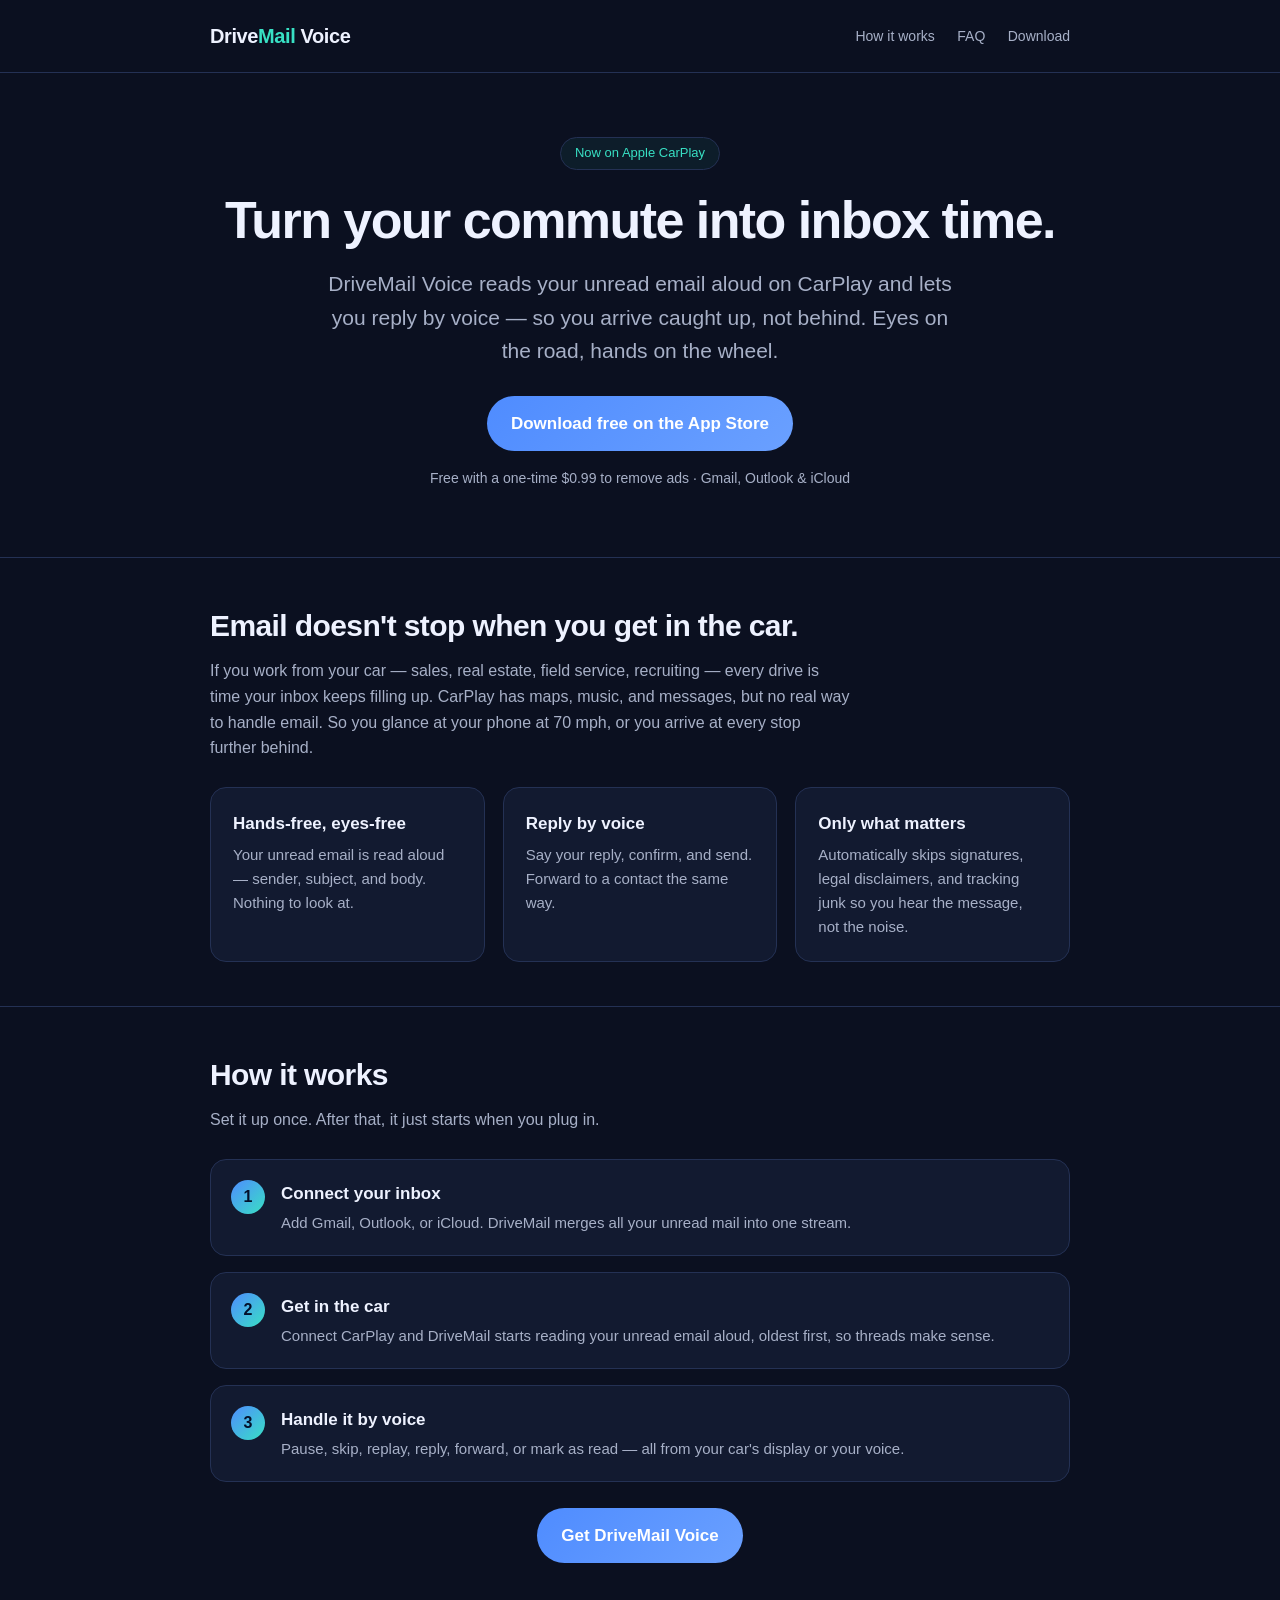
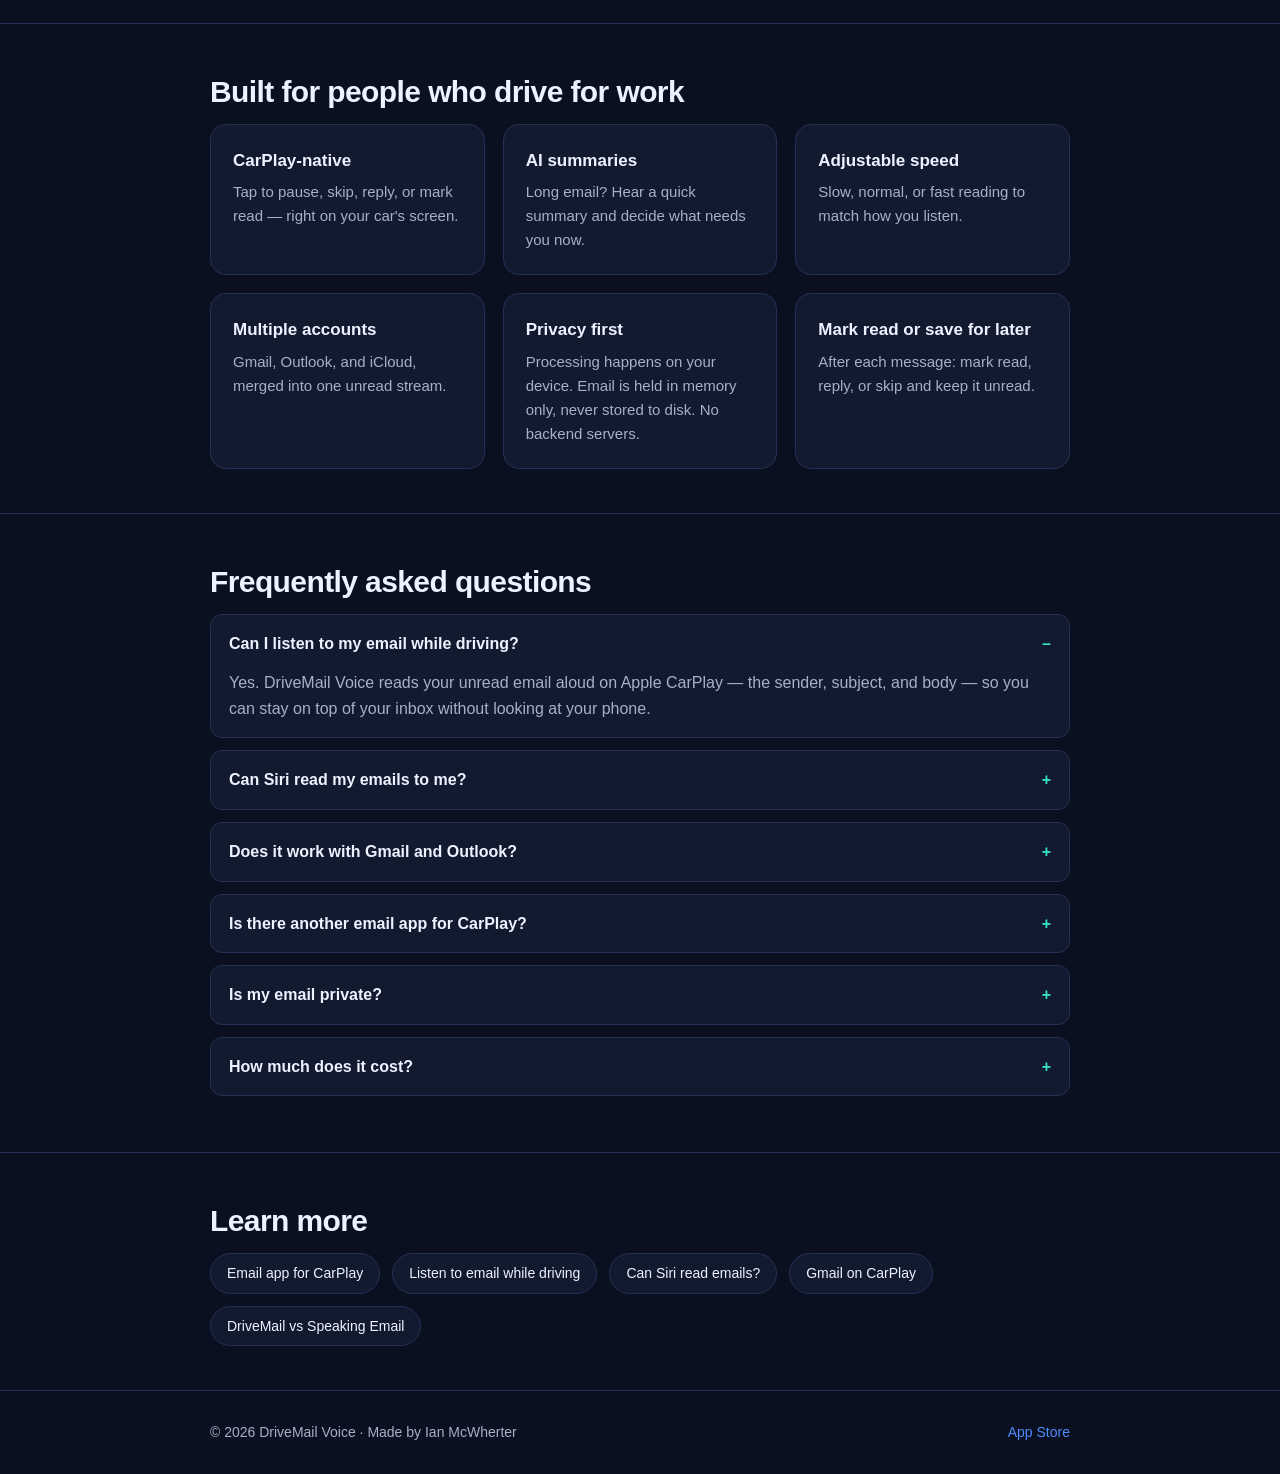
==== index.html @ f6e01009 "DriveMail Voice marketing site: landing + 5 AEO pages" ====
<!doctype html>
<html lang="en">
<head>
<meta charset="utf-8">
<meta name="viewport" content="width=device-width,initial-scale=1">
<title>DriveMail Voice — Listen to & Reply to Email on CarPlay</title>
<meta name="description" content="DriveMail Voice reads your unread email aloud on Apple CarPlay and lets you reply by voice — hands-free. Works with Gmail, Outlook, and iCloud. Turn your commute into inbox time.">
<link rel="canonical" href="https://ianmcwherter.github.io/drivemail/">
<meta name="apple-itunes-app" content="app-id=6760625295">
<meta property="og:title" content="DriveMail Voice — Email, read aloud on CarPlay">
<meta property="og:description" content="Reads your unread email aloud on CarPlay and lets you reply by voice, hands-free. Gmail, Outlook, iCloud.">
<meta property="og:type" content="website">
<meta property="og:url" content="https://ianmcwherter.github.io/drivemail/">
<meta name="twitter:card" content="summary_large_image">
<link rel="stylesheet" href="style.css">
<script type="application/ld+json">
{
  "@context":"https://schema.org",
  "@type":"SoftwareApplication",
  "name":"DriveMail Voice",
  "operatingSystem":"iOS 17.0 or later",
  "applicationCategory":"BusinessApplication",
  "offers":{"@type":"Offer","price":"0","priceCurrency":"USD"},
  "description":"DriveMail Voice reads your unread email aloud on Apple CarPlay and lets you reply by voice, hands-free. Works with Gmail, Outlook, and iCloud.",
  "url":"https://apps.apple.com/us/app/drivemail-voice/id6760625295"
}
</script>
</head>
<body>
<header class="site"><div class="wrap">
  <div class="logo">Drive<span>Mail</span> Voice</div>
  <nav class="top">
    <a href="#how">How it works</a>
    <a href="#faq">FAQ</a>
    <a href="https://apps.apple.com/us/app/drivemail-voice/id6760625295">Download</a>
  </nav>
</div></header>

<main>
<section class="hero" style="border-top:none">
  <div class="wrap">
    <span class="pill">Now on Apple CarPlay</span>
    <h1>Turn your commute into inbox time.</h1>
    <p class="sub">DriveMail Voice reads your unread email aloud on CarPlay and lets you reply by voice — so you arrive caught up, not behind. Eyes on the road, hands on the wheel.</p>
    <a class="cta" href="https://apps.apple.com/us/app/drivemail-voice/id6760625295">Download free on the App Store</a>
    <p class="sub" style="font-size:14px;margin-top:16px">Free with a one-time $0.99 to remove ads · Gmail, Outlook &amp; iCloud</p>
  </div>
</section>

<section id="problem">
  <div class="wrap">
    <h2>Email doesn't stop when you get in the car.</h2>
    <p class="lede">If you work from your car — sales, real estate, field service, recruiting — every drive is time your inbox keeps filling up. CarPlay has maps, music, and messages, but no real way to handle email. So you glance at your phone at 70&nbsp;mph, or you arrive at every stop further behind.</p>
    <div class="grid">
      <div class="card"><h3>Hands-free, eyes-free</h3><p>Your unread email is read aloud — sender, subject, and body. Nothing to look at.</p></div>
      <div class="card"><h3>Reply by voice</h3><p>Say your reply, confirm, and send. Forward to a contact the same way.</p></div>
      <div class="card"><h3>Only what matters</h3><p>Automatically skips signatures, legal disclaimers, and tracking junk so you hear the message, not the noise.</p></div>
    </div>
  </div>
</section>

<section id="how">
  <div class="wrap">
    <h2>How it works</h2>
    <p class="lede">Set it up once. After that, it just starts when you plug in.</p>
    <div class="steps">
      <div class="step"><div class="n"></div><div><h3>Connect your inbox</h3><p>Add Gmail, Outlook, or iCloud. DriveMail merges all your unread mail into one stream.</p></div></div>
      <div class="step"><div class="n"></div><div><h3>Get in the car</h3><p>Connect CarPlay and DriveMail starts reading your unread email aloud, oldest first, so threads make sense.</p></div></div>
      <div class="step"><div class="n"></div><div><h3>Handle it by voice</h3><p>Pause, skip, replay, reply, forward, or mark as read — all from your car's display or your voice.</p></div></div>
    </div>
    <p class="center mt"><a class="cta" href="https://apps.apple.com/us/app/drivemail-voice/id6760625295">Get DriveMail Voice</a></p>
  </div>
</section>

<section id="features">
  <div class="wrap">
    <h2>Built for people who drive for work</h2>
    <div class="grid">
      <div class="card"><h3>CarPlay-native</h3><p>Tap to pause, skip, reply, or mark read — right on your car's screen.</p></div>
      <div class="card"><h3>AI summaries</h3><p>Long email? Hear a quick summary and decide what needs you now.</p></div>
      <div class="card"><h3>Adjustable speed</h3><p>Slow, normal, or fast reading to match how you listen.</p></div>
      <div class="card"><h3>Multiple accounts</h3><p>Gmail, Outlook, and iCloud, merged into one unread stream.</p></div>
      <div class="card"><h3>Privacy first</h3><p>Processing happens on your device. Email is held in memory only, never stored to disk. No backend servers.</p></div>
      <div class="card"><h3>Mark read or save for later</h3><p>After each message: mark read, reply, or skip and keep it unread.</p></div>
    </div>
  </div>
</section>

<section id="faq" class="faq">
  <div class="wrap">
    <h2>Frequently asked questions</h2>
    <details open><summary>Can I listen to my email while driving?</summary><p>Yes. DriveMail Voice reads your unread email aloud on Apple CarPlay — the sender, subject, and body — so you can stay on top of your inbox without looking at your phone.</p></details>
    <details><summary>Can Siri read my emails to me?</summary><p>Siri can read a notification aloud, but it can't open your inbox, read through unread messages in order, summarize, or reply for you. DriveMail Voice is a full hands-free email client for the car. <a href="can-siri-read-emails.html">More on Siri vs DriveMail →</a></p></details>
    <details><summary>Does it work with Gmail and Outlook?</summary><p>Yes — Gmail, Outlook, and iCloud. Gmail uses an app password for a secure connection. <a href="gmail-on-carplay.html">How to use Gmail on CarPlay →</a></p></details>
    <details><summary>Is there another email app for CarPlay?</summary><p>There's essentially one other, built for an older iOS. DriveMail Voice is the modern option with voice replies, AI summaries, and multi-account support. <a href="drivemail-vs-speaking-email.html">See the comparison →</a></p></details>
    <details><summary>Is my email private?</summary><p>Yes. All processing happens on your device. Email content is held in memory only and never written to disk, and there are no backend servers — your data stays on your phone.</p></details>
    <details><summary>How much does it cost?</summary><p>Free, with a small banner ad. A one-time $0.99 in-app purchase removes ads for good.</p></details>
  </div>
  <script type="application/ld+json">
  {"@context":"https://schema.org","@type":"FAQPage","mainEntity":[
    {"@type":"Question","name":"Can I listen to my email while driving?","acceptedAnswer":{"@type":"Answer","text":"Yes. DriveMail Voice reads your unread email aloud on Apple CarPlay so you can stay on top of your inbox without looking at your phone."}},
    {"@type":"Question","name":"Can Siri read my emails to me?","acceptedAnswer":{"@type":"Answer","text":"Siri can read a single notification aloud but cannot open your inbox, read unread messages in order, summarize, or reply. DriveMail Voice is a full hands-free email client for CarPlay."}},
    {"@type":"Question","name":"Does it work with Gmail and Outlook?","acceptedAnswer":{"@type":"Answer","text":"Yes. DriveMail Voice works with Gmail, Outlook, and iCloud. Gmail uses an app password for a secure connection."}},
    {"@type":"Question","name":"Is my email private?","acceptedAnswer":{"@type":"Answer","text":"Yes. All processing happens on your device. Email content is held in memory only and never written to disk, with no backend servers."}},
    {"@type":"Question","name":"How much does DriveMail Voice cost?","acceptedAnswer":{"@type":"Answer","text":"Free with a small banner ad. A one-time $0.99 in-app purchase removes ads."}}
  ]}
  </script>
</section>

<section id="more">
  <div class="wrap">
    <h2>Learn more</h2>
    <div class="related">
      <a href="email-app-for-carplay.html">Email app for CarPlay</a>
      <a href="listen-to-email-while-driving.html">Listen to email while driving</a>
      <a href="can-siri-read-emails.html">Can Siri read emails?</a>
      <a href="gmail-on-carplay.html">Gmail on CarPlay</a>
      <a href="drivemail-vs-speaking-email.html">DriveMail vs Speaking Email</a>
    </div>
  </div>
</section>
</main>

<footer class="site"><div class="wrap">
  <div>© 2026 DriveMail Voice · Made by Ian McWherter</div>
  <div><a href="https://apps.apple.com/us/app/drivemail-voice/id6760625295">App Store</a></div>
</div></footer>
</body>
</html>
---- style.css ----
:root{
  --bg:#0b1020; --panel:#121a30; --ink:#eef2ff; --muted:#a7b0c7;
  --brand:#4f8cff; --brand2:#38e0c4; --line:#243154; --radius:16px;
}
*{box-sizing:border-box}
html{scroll-behavior:smooth}
body{
  margin:0; font-family:-apple-system,BlinkMacSystemFont,"Segoe UI",Roboto,Helvetica,Arial,sans-serif;
  background:var(--bg); color:var(--ink); line-height:1.6; -webkit-font-smoothing:antialiased;
}
a{color:var(--brand); text-decoration:none}
a:hover{text-decoration:underline}
.wrap{max-width:900px; margin:0 auto; padding:0 20px}
header.site{padding:20px 0; border-bottom:1px solid var(--line)}
header.site .wrap{display:flex; align-items:center; justify-content:space-between; gap:16px; flex-wrap:wrap}
.logo{font-weight:800; font-size:20px; letter-spacing:-.02em; color:var(--ink)}
.logo span{color:var(--brand2)}
nav.top a{color:var(--muted); margin-left:18px; font-size:14px}
.hero{padding:64px 0 40px; text-align:center}
.hero h1{font-size:clamp(30px,6vw,52px); line-height:1.1; letter-spacing:-.03em; margin:0 0 18px}
.hero p.sub{font-size:clamp(17px,2.4vw,21px); color:var(--muted); max-width:640px; margin:0 auto 28px}
.cta{display:inline-flex; align-items:center; gap:10px; background:linear-gradient(135deg,var(--brand),#6aa0ff);
  color:#fff; font-weight:700; padding:14px 24px; border-radius:999px; font-size:17px}
.cta:hover{text-decoration:none; filter:brightness(1.06)}
.cta.ghost{background:transparent; border:1px solid var(--line); color:var(--ink)}
.pill{display:inline-block; font-size:13px; color:var(--brand2); border:1px solid var(--line);
  border-radius:999px; padding:5px 14px; margin-bottom:22px; background:rgba(56,224,196,.06)}
section{padding:44px 0; border-top:1px solid var(--line)}
section h2{font-size:clamp(22px,3.4vw,30px); letter-spacing:-.02em; margin:0 0 8px}
section .lede{color:var(--muted); margin:0 0 26px; max-width:640px}
.grid{display:grid; grid-template-columns:repeat(auto-fit,minmax(230px,1fr)); gap:18px}
.card{background:var(--panel); border:1px solid var(--line); border-radius:var(--radius); padding:22px}
.card h3{margin:0 0 6px; font-size:17px}
.card p{margin:0; color:var(--muted); font-size:15px}
.steps{counter-reset:s; display:grid; gap:16px}
.step{display:flex; gap:16px; align-items:flex-start; background:var(--panel); border:1px solid var(--line);
  border-radius:var(--radius); padding:20px}
.step .n{counter-increment:s; flex:0 0 auto; width:34px; height:34px; border-radius:50%;
  background:linear-gradient(135deg,var(--brand),var(--brand2)); color:#04102a; font-weight:800;
  display:grid; place-items:center}
.step .n::before{content:counter(s)}
.step h3{margin:0 0 4px; font-size:17px}
.step p{margin:0; color:var(--muted); font-size:15px}
.faq details{background:var(--panel); border:1px solid var(--line); border-radius:12px; padding:2px 18px; margin-bottom:12px}
.faq summary{cursor:pointer; font-weight:600; padding:14px 0; list-style:none}
.faq summary::-webkit-details-marker{display:none}
.faq summary::after{content:"+"; float:right; color:var(--brand2); font-weight:800}
.faq details[open] summary::after{content:"–"}
.faq details p{color:var(--muted); margin:0 0 14px}
.answer{background:var(--panel); border:1px solid var(--line); border-radius:var(--radius); padding:24px; margin:22px 0}
.answer p{margin:0 0 12px}
.answer p:last-child{margin:0}
table.cmp{width:100%; border-collapse:collapse; margin:18px 0; font-size:15px}
table.cmp th,table.cmp td{border:1px solid var(--line); padding:12px 14px; text-align:left}
table.cmp th{background:var(--panel)}
table.cmp td.yes{color:var(--brand2); font-weight:700}
table.cmp td.no{color:#ff8fa3}
.related{display:flex; flex-wrap:wrap; gap:12px; margin-top:8px}
.related a{background:var(--panel); border:1px solid var(--line); border-radius:999px; padding:8px 16px; font-size:14px; color:var(--ink)}
footer.site{border-top:1px solid var(--line); padding:30px 0; color:var(--muted); font-size:14px}
footer.site .wrap{display:flex; justify-content:space-between; flex-wrap:wrap; gap:12px}
.center{text-align:center}
.mt{margin-top:26px}
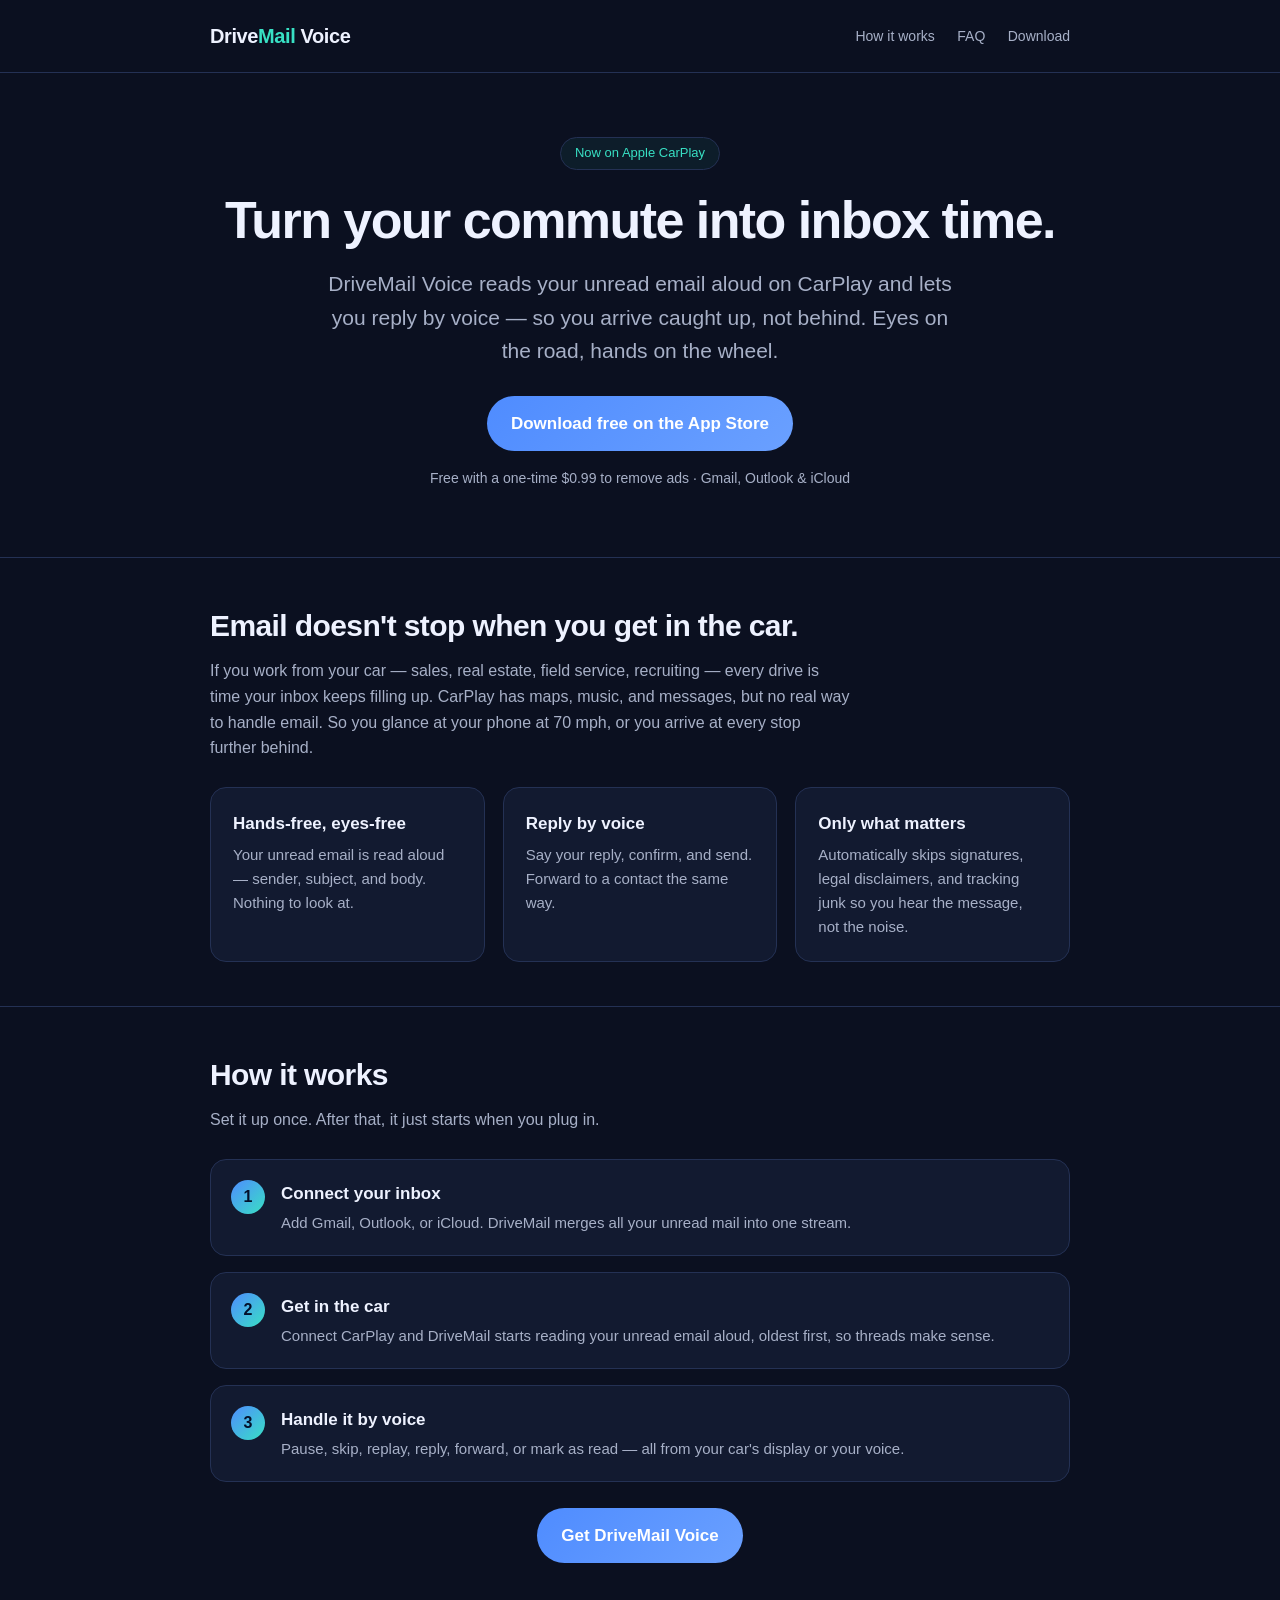
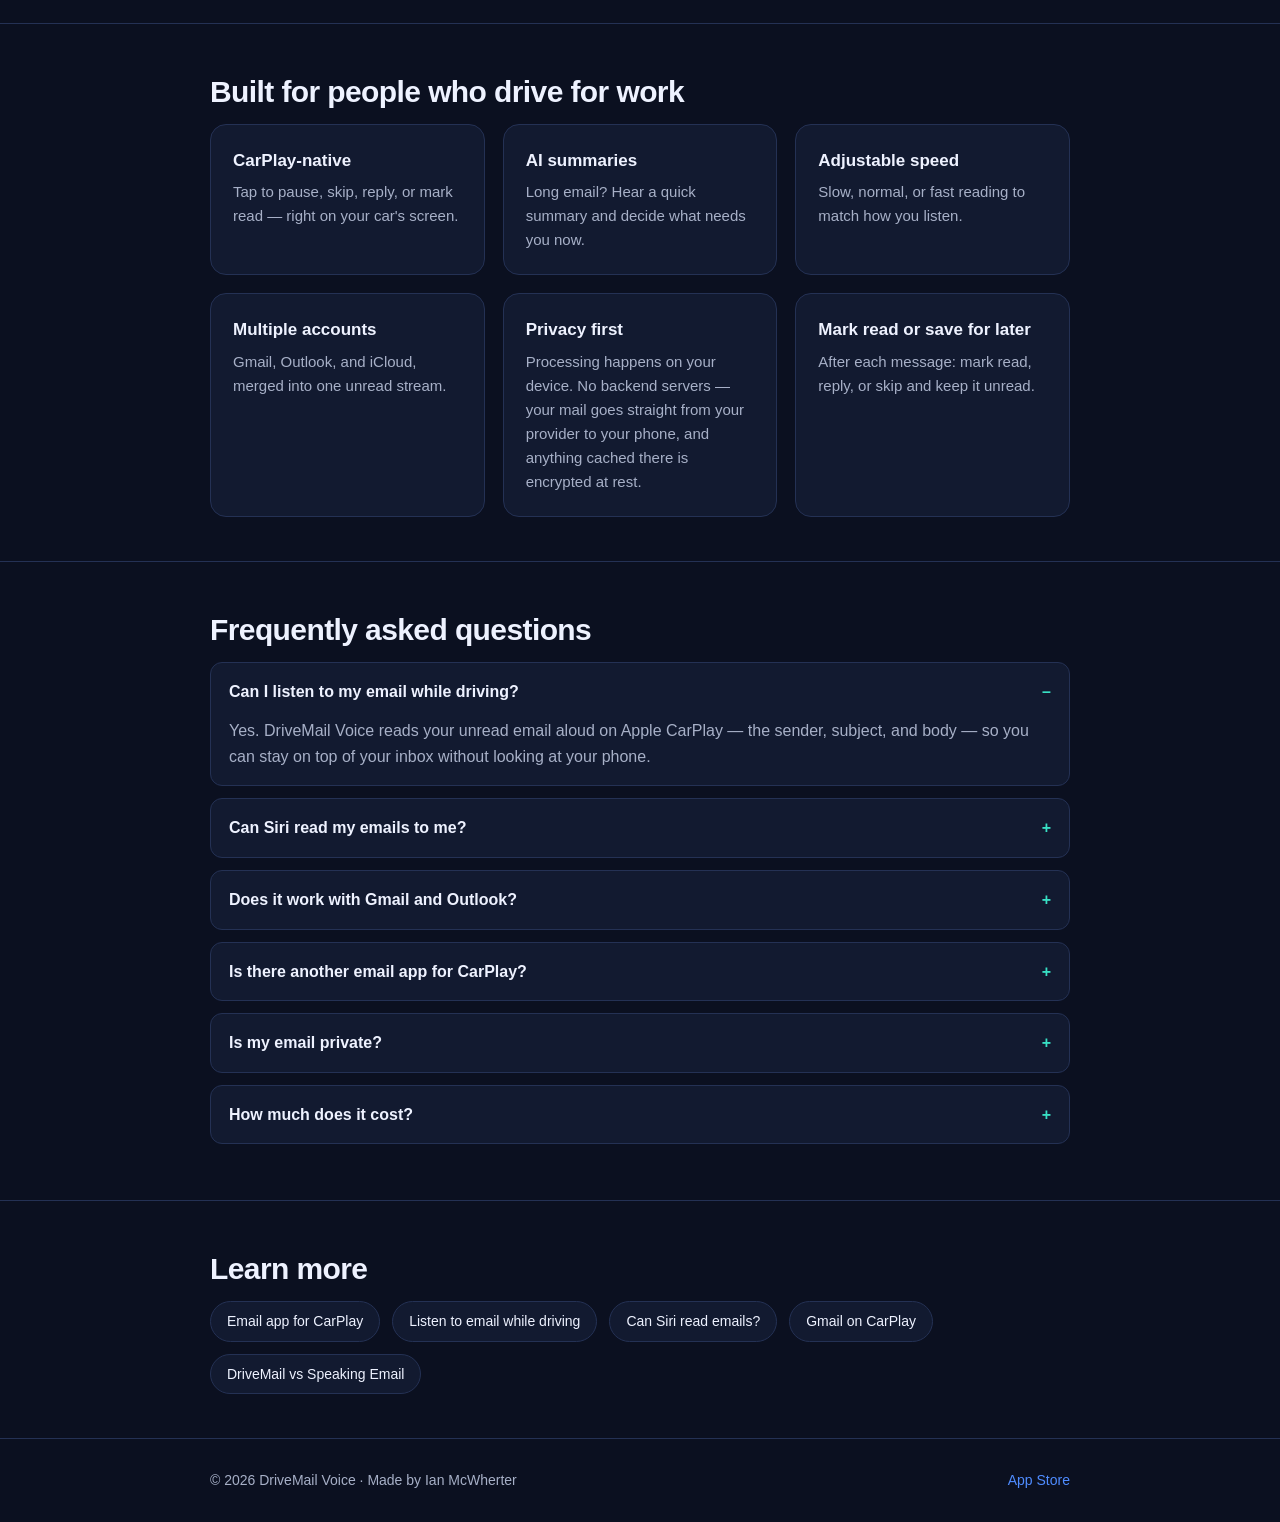
==== commit 6d03d31c: "Correct privacy claim: mail IS cached on-device (encrypted), not memory-only EmailCache.swift writes" ====
--- a/index.html
+++ b/index.html
@@ -80,7 +80,7 @@
       <div class="card"><h3>AI summaries</h3><p>Long email? Hear a quick summary and decide what needs you now.</p></div>
       <div class="card"><h3>Adjustable speed</h3><p>Slow, normal, or fast reading to match how you listen.</p></div>
       <div class="card"><h3>Multiple accounts</h3><p>Gmail, Outlook, and iCloud, merged into one unread stream.</p></div>
-      <div class="card"><h3>Privacy first</h3><p>Processing happens on your device. Email is held in memory only, never stored to disk. No backend servers.</p></div>
+      <div class="card"><h3>Privacy first</h3><p>Processing happens on your device. No backend servers — your mail goes straight from your provider to your phone, and anything cached there is encrypted at rest.</p></div>
       <div class="card"><h3>Mark read or save for later</h3><p>After each message: mark read, reply, or skip and keep it unread.</p></div>
     </div>
   </div>
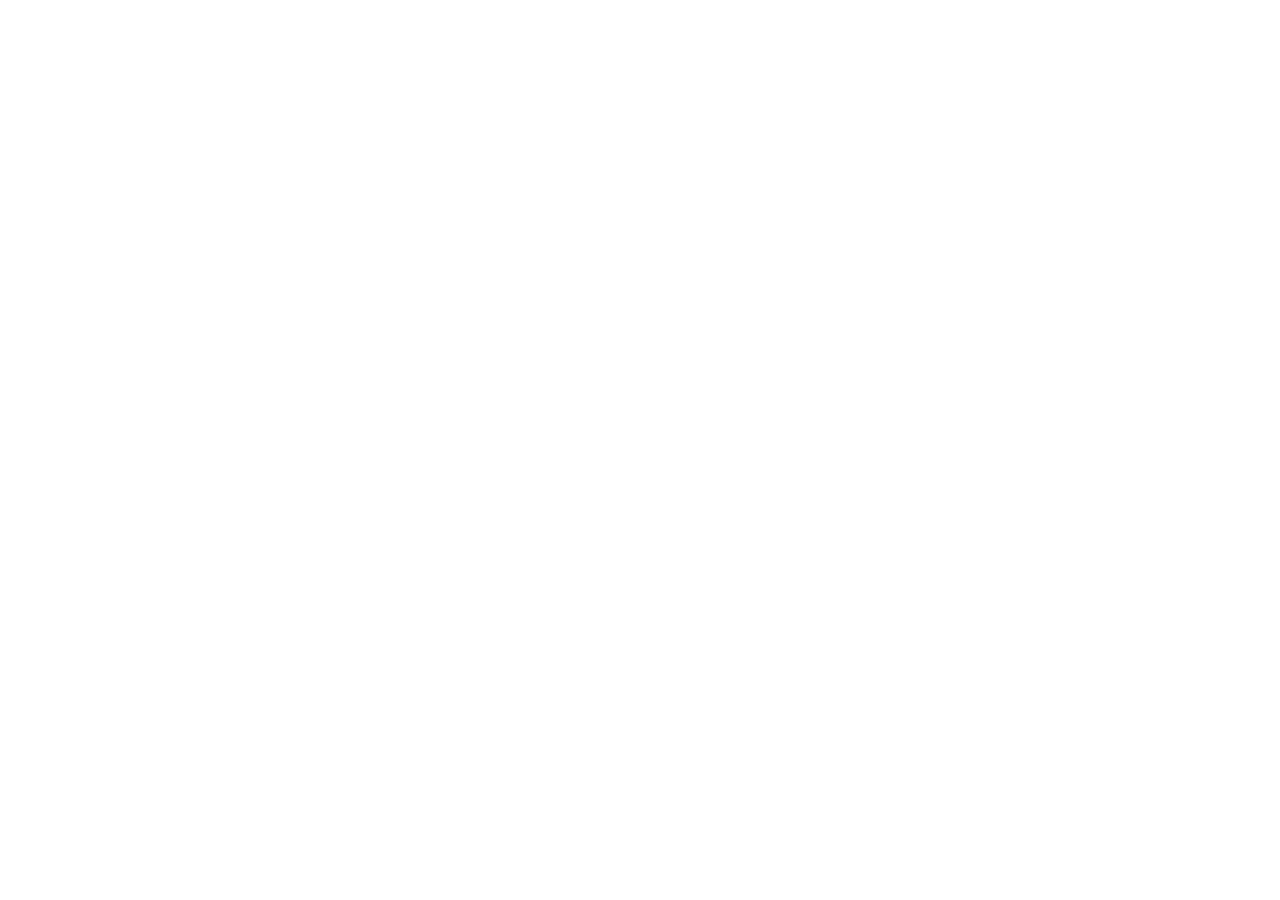
==== commit ad3b8a01: "Redirect to the canonical DriveMail pages on b2gaudio.com The same SEO pages (newer, more of them) l" ====
--- a/index.html
+++ b/index.html
@@ -1,129 +1 @@
-<!doctype html>
-<html lang="en">
-<head>
-<meta charset="utf-8">
-<meta name="viewport" content="width=device-width,initial-scale=1">
-<title>DriveMail Voice — Listen to & Reply to Email on CarPlay</title>
-<meta name="description" content="DriveMail Voice reads your unread email aloud on Apple CarPlay and lets you reply by voice — hands-free. Works with Gmail, Outlook, and iCloud. Turn your commute into inbox time.">
-<link rel="canonical" href="https://ianmcwherter.github.io/drivemail/">
-<meta name="apple-itunes-app" content="app-id=6760625295">
-<meta property="og:title" content="DriveMail Voice — Email, read aloud on CarPlay">
-<meta property="og:description" content="Reads your unread email aloud on CarPlay and lets you reply by voice, hands-free. Gmail, Outlook, iCloud.">
-<meta property="og:type" content="website">
-<meta property="og:url" content="https://ianmcwherter.github.io/drivemail/">
-<meta name="twitter:card" content="summary_large_image">
-<link rel="stylesheet" href="style.css">
-<script type="application/ld+json">
-{
-  "@context":"https://schema.org",
-  "@type":"SoftwareApplication",
-  "name":"DriveMail Voice",
-  "operatingSystem":"iOS 17.0 or later",
-  "applicationCategory":"BusinessApplication",
-  "offers":{"@type":"Offer","price":"0","priceCurrency":"USD"},
-  "description":"DriveMail Voice reads your unread email aloud on Apple CarPlay and lets you reply by voice, hands-free. Works with Gmail, Outlook, and iCloud.",
-  "url":"https://apps.apple.com/us/app/drivemail-voice/id6760625295"
-}
-</script>
-</head>
-<body>
-<header class="site"><div class="wrap">
-  <div class="logo">Drive<span>Mail</span> Voice</div>
-  <nav class="top">
-    <a href="#how">How it works</a>
-    <a href="#faq">FAQ</a>
-    <a href="https://apps.apple.com/us/app/drivemail-voice/id6760625295">Download</a>
-  </nav>
-</div></header>
-
-<main>
-<section class="hero" style="border-top:none">
-  <div class="wrap">
-    <span class="pill">Now on Apple CarPlay</span>
-    <h1>Turn your commute into inbox time.</h1>
-    <p class="sub">DriveMail Voice reads your unread email aloud on CarPlay and lets you reply by voice — so you arrive caught up, not behind. Eyes on the road, hands on the wheel.</p>
-    <a class="cta" href="https://apps.apple.com/us/app/drivemail-voice/id6760625295">Download free on the App Store</a>
-    <p class="sub" style="font-size:14px;margin-top:16px">Free with a one-time $0.99 to remove ads · Gmail, Outlook &amp; iCloud</p>
-  </div>
-</section>
-
-<section id="problem">
-  <div class="wrap">
-    <h2>Email doesn't stop when you get in the car.</h2>
-    <p class="lede">If you work from your car — sales, real estate, field service, recruiting — every drive is time your inbox keeps filling up. CarPlay has maps, music, and messages, but no real way to handle email. So you glance at your phone at 70&nbsp;mph, or you arrive at every stop further behind.</p>
-    <div class="grid">
-      <div class="card"><h3>Hands-free, eyes-free</h3><p>Your unread email is read aloud — sender, subject, and body. Nothing to look at.</p></div>
-      <div class="card"><h3>Reply by voice</h3><p>Say your reply, confirm, and send. Forward to a contact the same way.</p></div>
-      <div class="card"><h3>Only what matters</h3><p>Automatically skips signatures, legal disclaimers, and tracking junk so you hear the message, not the noise.</p></div>
-    </div>
-  </div>
-</section>
-
-<section id="how">
-  <div class="wrap">
-    <h2>How it works</h2>
-    <p class="lede">Set it up once. After that, it just starts when you plug in.</p>
-    <div class="steps">
-      <div class="step"><div class="n"></div><div><h3>Connect your inbox</h3><p>Add Gmail, Outlook, or iCloud. DriveMail merges all your unread mail into one stream.</p></div></div>
-      <div class="step"><div class="n"></div><div><h3>Get in the car</h3><p>Connect CarPlay and DriveMail starts reading your unread email aloud, oldest first, so threads make sense.</p></div></div>
-      <div class="step"><div class="n"></div><div><h3>Handle it by voice</h3><p>Pause, skip, replay, reply, forward, or mark as read — all from your car's display or your voice.</p></div></div>
-    </div>
-    <p class="center mt"><a class="cta" href="https://apps.apple.com/us/app/drivemail-voice/id6760625295">Get DriveMail Voice</a></p>
-  </div>
-</section>
-
-<section id="features">
-  <div class="wrap">
-    <h2>Built for people who drive for work</h2>
-    <div class="grid">
-      <div class="card"><h3>CarPlay-native</h3><p>Tap to pause, skip, reply, or mark read — right on your car's screen.</p></div>
-      <div class="card"><h3>AI summaries</h3><p>Long email? Hear a quick summary and decide what needs you now.</p></div>
-      <div class="card"><h3>Adjustable speed</h3><p>Slow, normal, or fast reading to match how you listen.</p></div>
-      <div class="card"><h3>Multiple accounts</h3><p>Gmail, Outlook, and iCloud, merged into one unread stream.</p></div>
-      <div class="card"><h3>Privacy first</h3><p>Processing happens on your device. No backend servers — your mail goes straight from your provider to your phone, and anything cached there is encrypted at rest.</p></div>
-      <div class="card"><h3>Mark read or save for later</h3><p>After each message: mark read, reply, or skip and keep it unread.</p></div>
-    </div>
-  </div>
-</section>
-
-<section id="faq" class="faq">
-  <div class="wrap">
-    <h2>Frequently asked questions</h2>
-    <details open><summary>Can I listen to my email while driving?</summary><p>Yes. DriveMail Voice reads your unread email aloud on Apple CarPlay — the sender, subject, and body — so you can stay on top of your inbox without looking at your phone.</p></details>
-    <details><summary>Can Siri read my emails to me?</summary><p>Siri can read a notification aloud, but it can't open your inbox, read through unread messages in order, summarize, or reply for you. DriveMail Voice is a full hands-free email client for the car. <a href="can-siri-read-emails.html">More on Siri vs DriveMail →</a></p></details>
-    <details><summary>Does it work with Gmail and Outlook?</summary><p>Yes — Gmail, Outlook, and iCloud. Gmail uses an app password for a secure connection. <a href="gmail-on-carplay.html">How to use Gmail on CarPlay →</a></p></details>
-    <details><summary>Is there another email app for CarPlay?</summary><p>There's essentially one other, built for an older iOS. DriveMail Voice is the modern option with voice replies, AI summaries, and multi-account support. <a href="drivemail-vs-speaking-email.html">See the comparison →</a></p></details>
-    <details><summary>Is my email private?</summary><p>Yes. All processing happens on your device. Email content is held in memory only and never written to disk, and there are no backend servers — your data stays on your phone.</p></details>
-    <details><summary>How much does it cost?</summary><p>Free, with a small banner ad. A one-time $0.99 in-app purchase removes ads for good.</p></details>
-  </div>
-  <script type="application/ld+json">
-  {"@context":"https://schema.org","@type":"FAQPage","mainEntity":[
-    {"@type":"Question","name":"Can I listen to my email while driving?","acceptedAnswer":{"@type":"Answer","text":"Yes. DriveMail Voice reads your unread email aloud on Apple CarPlay so you can stay on top of your inbox without looking at your phone."}},
-    {"@type":"Question","name":"Can Siri read my emails to me?","acceptedAnswer":{"@type":"Answer","text":"Siri can read a single notification aloud but cannot open your inbox, read unread messages in order, summarize, or reply. DriveMail Voice is a full hands-free email client for CarPlay."}},
-    {"@type":"Question","name":"Does it work with Gmail and Outlook?","acceptedAnswer":{"@type":"Answer","text":"Yes. DriveMail Voice works with Gmail, Outlook, and iCloud. Gmail uses an app password for a secure connection."}},
-    {"@type":"Question","name":"Is my email private?","acceptedAnswer":{"@type":"Answer","text":"Yes. All processing happens on your device. Email content is held in memory only and never written to disk, with no backend servers."}},
-    {"@type":"Question","name":"How much does DriveMail Voice cost?","acceptedAnswer":{"@type":"Answer","text":"Free with a small banner ad. A one-time $0.99 in-app purchase removes ads."}}
-  ]}
-  </script>
-</section>
-
-<section id="more">
-  <div class="wrap">
-    <h2>Learn more</h2>
-    <div class="related">
-      <a href="email-app-for-carplay.html">Email app for CarPlay</a>
-      <a href="listen-to-email-while-driving.html">Listen to email while driving</a>
-      <a href="can-siri-read-emails.html">Can Siri read emails?</a>
-      <a href="gmail-on-carplay.html">Gmail on CarPlay</a>
-      <a href="drivemail-vs-speaking-email.html">DriveMail vs Speaking Email</a>
-    </div>
-  </div>
-</section>
-</main>
-
-<footer class="site"><div class="wrap">
-  <div>© 2026 DriveMail Voice · Made by Ian McWherter</div>
-  <div><a href="https://apps.apple.com/us/app/drivemail-voice/id6760625295">App Store</a></div>
-</div></footer>
-</body>
-</html>
+<!doctype html><html><head><meta charset="utf-8"><title>DriveMail Voice</title><link rel="canonical" href="https://b2gaudio.com/drivemail.html"><meta http-equiv="refresh" content="0; url=https://b2gaudio.com/drivemail.html"><meta name="robots" content="noindex"></head><body><a href="https://b2gaudio.com/drivemail.html">DriveMail Voice</a></body></html>
